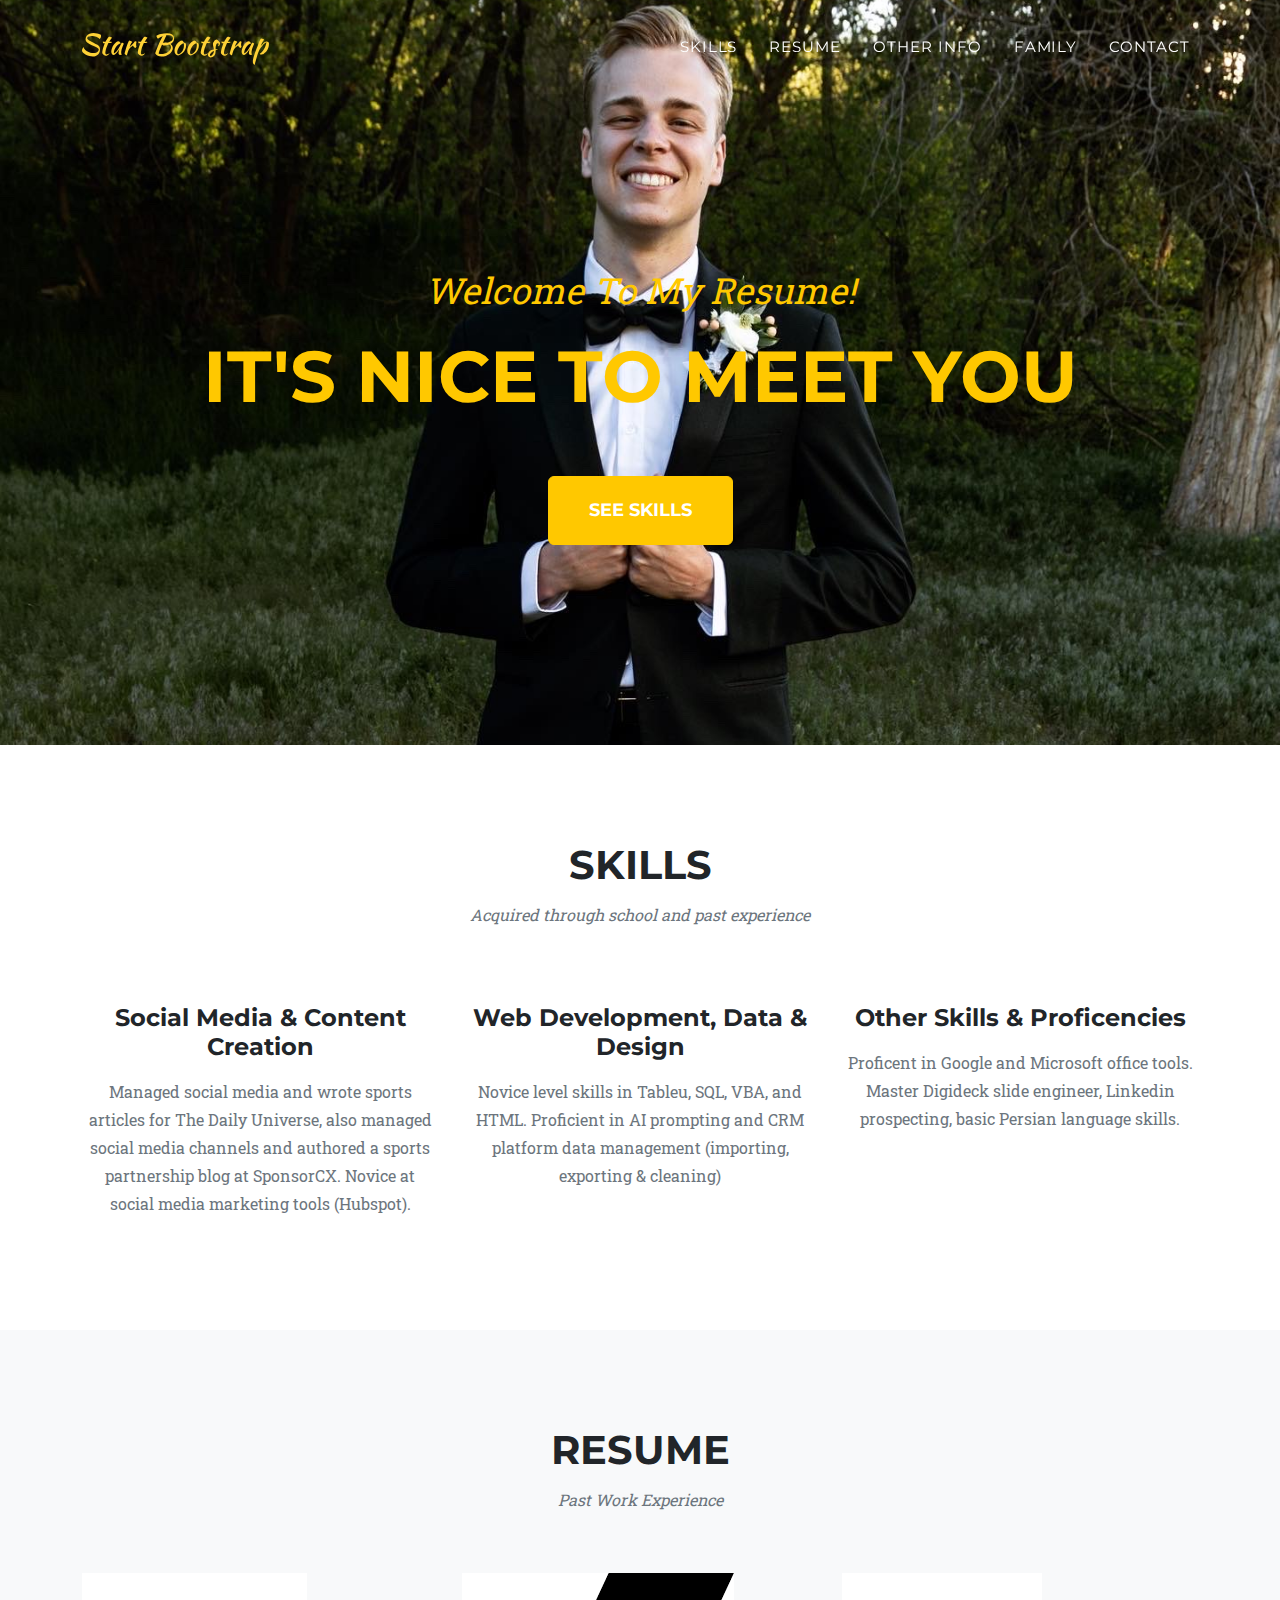
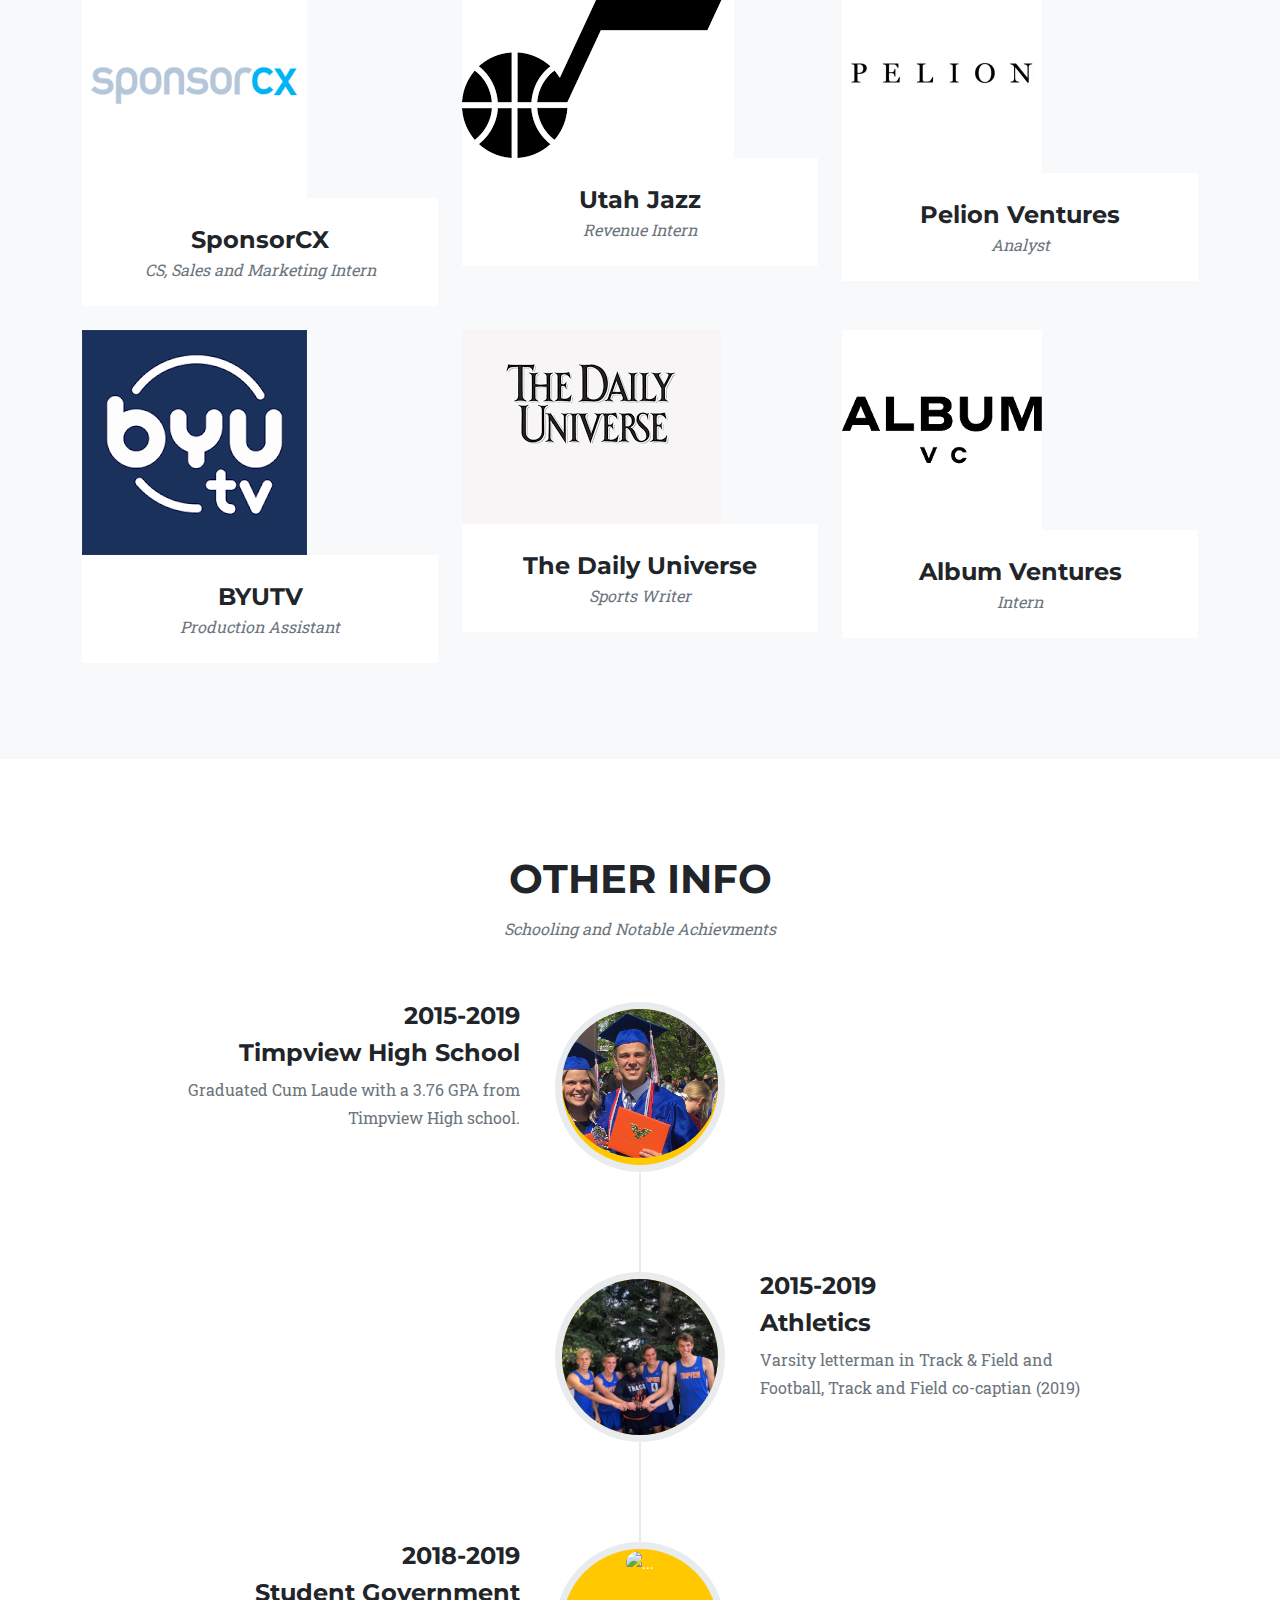
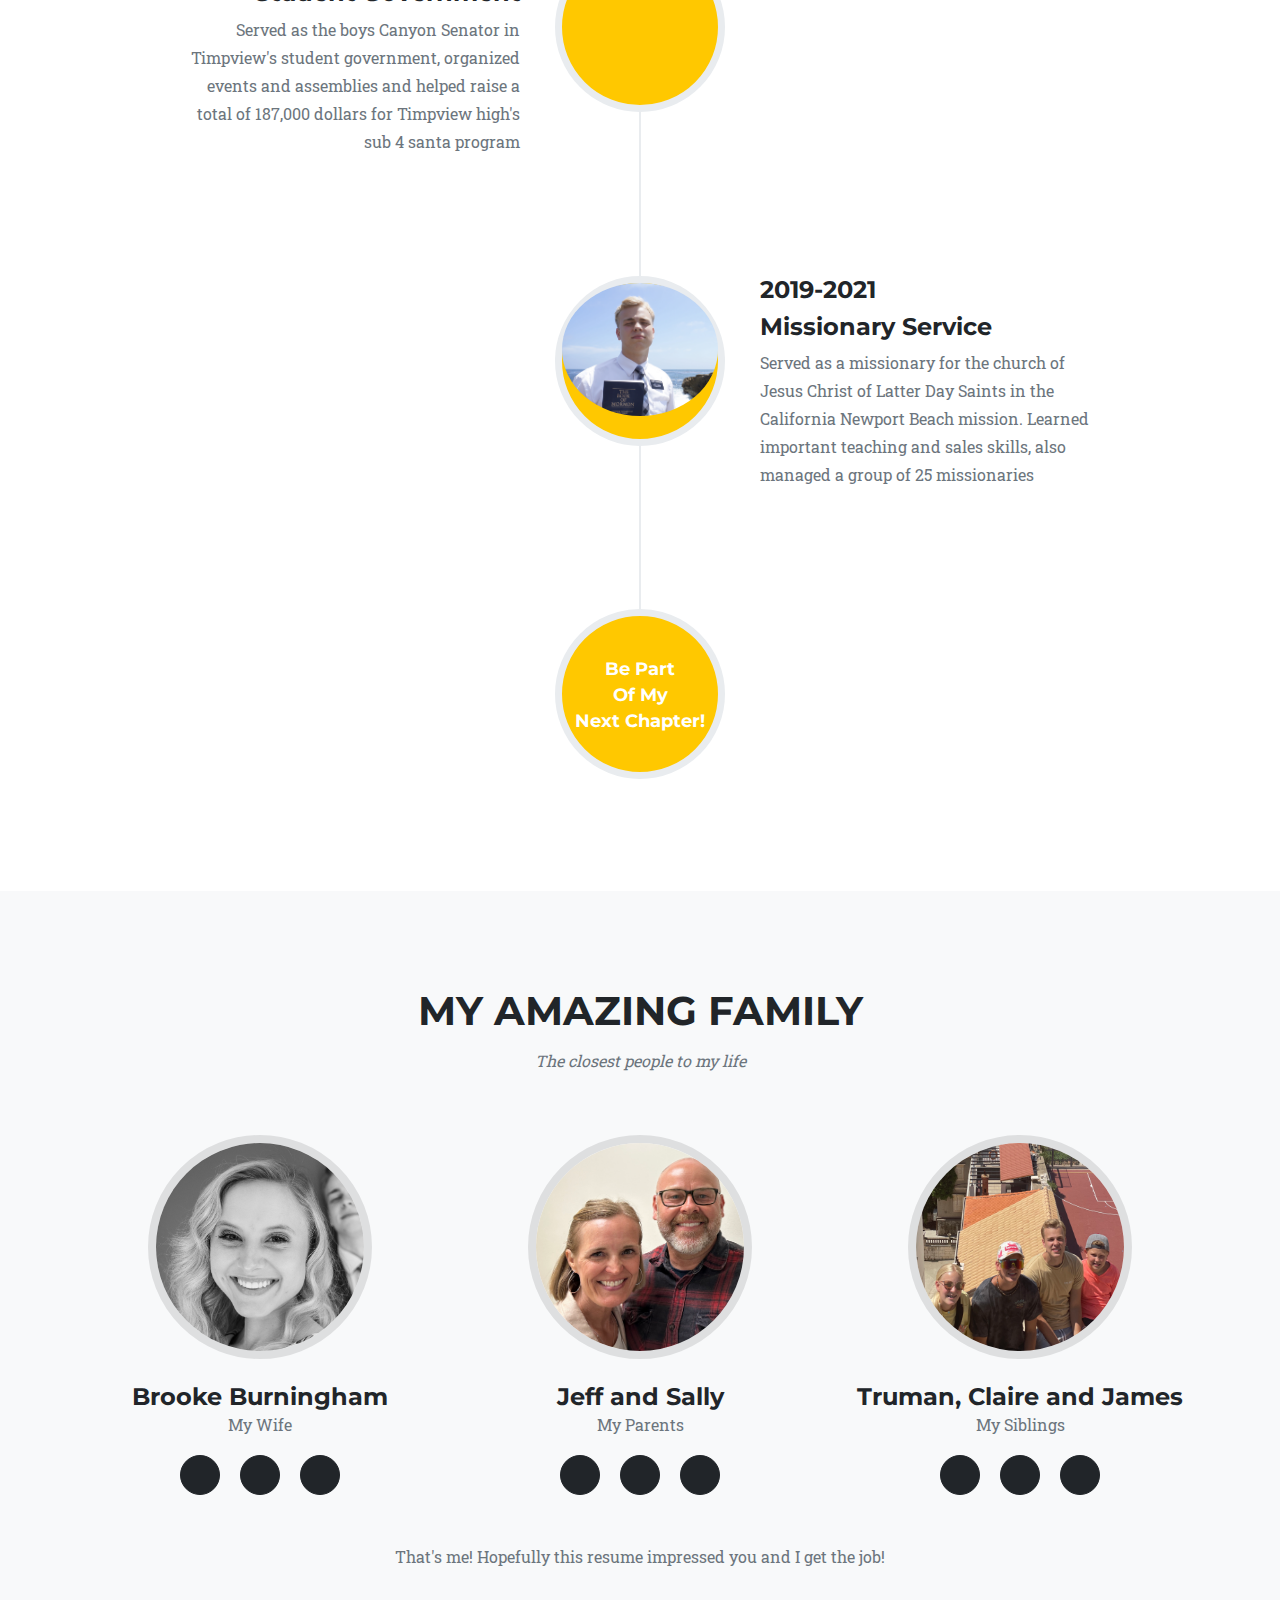
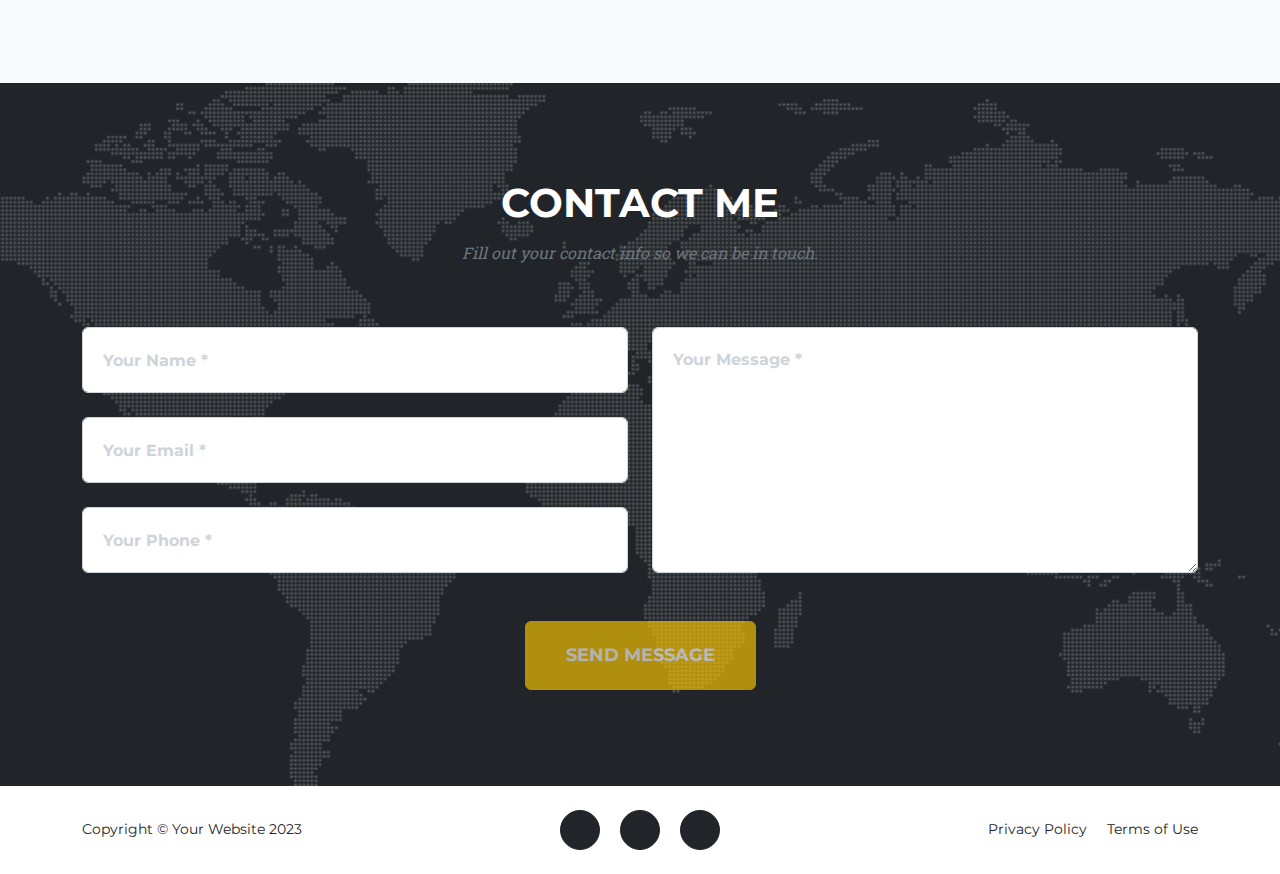
==== index.html @ 0c8aae0f "Add files via upload" ====
<!DOCTYPE html>
<html lang="en">
    <head>
        <meta charset="utf-8" />
        <meta name="viewport" content="width=device-width, initial-scale=1, shrink-to-fit=no" />
        <meta name="description" content="" />
        <meta name="author" content="" />
        <title>Dallin's Website</title>
        <!-- Favicon-->
        <link rel="icon" type="image/x-icon" href="assets/favicon.ico" />
        <!-- Font Awesome icons (free version)-->
        <script src="https://use.fontawesome.com/releases/v6.3.0/js/all.js" crossorigin="anonymous"></script>
        <!-- Google fonts-->
        <link href="https://fonts.googleapis.com/css?family=Montserrat:400,700" rel="stylesheet" type="text/css" />
        <link href="https://fonts.googleapis.com/css?family=Roboto+Slab:400,100,300,700" rel="stylesheet" type="text/css" />
        <!-- Core theme CSS (includes Bootstrap)-->
        <link href="css/styles.css" rel="stylesheet" />
        <link rel="stylesheet" href="css/mystyles.css">
    </head>
    <body id="page-top">
        <!-- Navigation-->
        <nav class="navbar navbar-expand-lg navbar-dark fixed-top" id="mainNav">
            <div class="container">
                <a class="navbar-brand" href="#page-top"><img src="assets/img/navbar-logo.svg" alt="..." /></a>
                <button class="navbar-toggler" type="button" data-bs-toggle="collapse" data-bs-target="#navbarResponsive" aria-controls="navbarResponsive" aria-expanded="false" aria-label="Toggle navigation">
                    Menu
                    <i class="fas fa-bars ms-1"></i>
                </button>
                <div class="collapse navbar-collapse" id="navbarResponsive">
                    <ul class="navbar-nav text-uppercase ms-auto py-4 py-lg-0">
                        <li class="nav-item"><a class="nav-link" href="#services">Skills</a></li>
                        <li class="nav-item"><a class="nav-link" href="#portfolio">Resume</a></li>
                        <li class="nav-item"><a class="nav-link" href="#about">Other Info</a></li>
                        <li class="nav-item"><a class="nav-link" href="#team">Family</a></li>
                        <li class="nav-item"><a class="nav-link" href="#contact">Contact</a></li>
                    </ul>
                </div>
            </div>
        </nav>
        <!-- Masthead-->
        <header class="masthead">
            <div class="container">
                <div class="masthead-subheading">Welcome To My Resume!</div>
                <div class="masthead-heading text-uppercase">It's Nice To Meet You</div>
                <a class="btn btn-primary btn-xl text-uppercase" href="#services">See Skills</a>
            </div>
        </header>
        <!-- Services-->
        <section class="page-section" id="services">
            <div class="container">
                <div class="text-center">
                    <h2 class="section-heading text-uppercase">Skills</h2>
                    <h3 class="section-subheading text-muted">Acquired through school and past experience</h3>
                </div>
                <div class="row text-center">
                    <div class="col-md-4">
                        <span class="fa-stack fa-4x">
                            <i class="fas fa-circle fa-stack-2x text-primary"></i>
                            <i class="fas fa-shopping-cart fa-stack-1x fa-inverse"></i>
                        </span>
                        <h4 class="my-3">Social Media & Content Creation</h4>
                        <p class="text-muted">Managed social media and wrote sports articles for The Daily Universe, also managed social media channels and authored a sports partnership blog at SponsorCX. Novice at social media marketing tools (Hubspot).</p>
                    </div>
                    <div class="col-md-4">
                        <span class="fa-stack fa-4x">
                            <i class="fas fa-circle fa-stack-2x text-primary"></i>
                            <i class="fas fa-laptop fa-stack-1x fa-inverse"></i>
                        </span>
                        <h4 class="my-3">Web Development, Data & Design</h4>
                        <p class="text-muted">Novice level skills in Tableu, SQL, VBA, and HTML. Proficient in AI prompting and CRM platform data management (importing, exporting & cleaning)</p>
                    </div>
                    <div class="col-md-4">
                        <span class="fa-stack fa-4x">
                            <i class="fas fa-circle fa-stack-2x text-primary"></i>
                            <i class="fas fa-lock fa-stack-1x fa-inverse"></i>
                        </span>
                        <h4 class="my-3">Other Skills & Proficencies</h4>
                        <p class="text-muted">Proficent in Google and Microsoft office tools. Master Digideck slide engineer, Linkedin prospecting, basic Persian language skills. </p>
                    </div>
                </div>
            </div>
        </section>
        <!-- Portfolio Grid-->
        <section class="page-section bg-light" id="portfolio">
            <div class="container">
                <div class="text-center">
                    <h2 class="section-heading text-uppercase">Resume</h2>
                    <h3 class="section-subheading text-muted">Past Work Experience</h3>
                </div>
                <div class="row">
                    <div class="col-lg-4 col-sm-6 mb-4">
                        <!-- Portfolio item 1-->
                        <div class="portfolio-item">
                            <a class="portfolio-link" data-bs-toggle="modal" href="#portfolioModal1">
                                <div class="portfolio-hover">
                                    <div class="portfolio-hover-content"><i class="fas fa-plus fa-3x"></i></div>
                                </div>
                                <img class="img-fluid" src="assets/img/portfolio/1.jpg" alt="..." />
                            </a>
                            <div class="portfolio-caption">
                                <div class="portfolio-caption-heading">SponsorCX</div>
                                <div class="portfolio-caption-subheading text-muted">CS, Sales and Marketing Intern</div>
                            </div>
                        </div>
                    </div>
                    <div class="col-lg-4 col-sm-6 mb-4">
                        <!-- Portfolio item 2-->
                        <div class="portfolio-item">
                            <a class="portfolio-link" data-bs-toggle="modal" href="#portfolioModal2">
                                <div class="portfolio-hover">
                                    <div class="portfolio-hover-content"><i class="fas fa-plus fa-3x"></i></div>
                                </div>
                                <img class="img-fluid" src="assets/img/portfolio/2.jpg" alt="..." />
                            </a>
                            <div class="portfolio-caption">
                                <div class="portfolio-caption-heading">Utah Jazz</div>
                                <div class="portfolio-caption-subheading text-muted">Revenue Intern</div>
                            </div>
                        </div>
                    </div>
                    <div class="col-lg-4 col-sm-6 mb-4">
                        <!-- Portfolio item 3-->
                        <div class="portfolio-item">
                            <a class="portfolio-link" data-bs-toggle="modal" href="#portfolioModal3">
                                <div class="portfolio-hover">
                                    <div class="portfolio-hover-content"><i class="fas fa-plus fa-3x"></i></div>
                                </div>
                                <img class="img-fluid" src="assets/img/portfolio/3.jpg" alt="..." />
                            </a>
                            <div class="portfolio-caption">
                                <div class="portfolio-caption-heading">Pelion Ventures</div>
                                <div class="portfolio-caption-subheading text-muted">Analyst</div>
                            </div>
                        </div>
                    </div>
                    <div class="col-lg-4 col-sm-6 mb-4 mb-lg-0">
                        <!-- Portfolio item 4-->
                        <div class="portfolio-item">
                            <a class="portfolio-link" data-bs-toggle="modal" href="#portfolioModal4">
                                <div class="portfolio-hover">
                                    <div class="portfolio-hover-content"><i class="fas fa-plus fa-3x"></i></div>
                                </div>
                                <img class="img-fluid" src="assets/img/portfolio/4.jpg" alt="..." />
                            </a>
                            <div class="portfolio-caption">
                                <div class="portfolio-caption-heading">BYUTV</div>
                                <div class="portfolio-caption-subheading text-muted">Production Assistant</div>
                            </div>
                        </div>
                    </div>
                    <div class="col-lg-4 col-sm-6 mb-4 mb-sm-0">
                        <!-- Portfolio item 5-->
                        <div class="portfolio-item">
                            <a class="portfolio-link" data-bs-toggle="modal" href="#portfolioModal5">
                                <div class="portfolio-hover">
                                    <div class="portfolio-hover-content"><i class="fas fa-plus fa-3x"></i></div>
                                </div>
                                <img class="img-fluid" src="assets/img/portfolio/5.jpg" alt="..." />
                            </a>
                            <div class="portfolio-caption">
                                <div class="portfolio-caption-heading">The Daily Universe</div>
                                <div class="portfolio-caption-subheading text-muted">Sports Writer</div>
                            </div>
                        </div>
                    </div>
                    <div class="col-lg-4 col-sm-6">
                        <!-- Portfolio item 6-->
                        <div class="portfolio-item">
                            <a class="portfolio-link" data-bs-toggle="modal" href="#portfolioModal6">
                                <div class="portfolio-hover">
                                    <div class="portfolio-hover-content"><i class="fas fa-plus fa-3x"></i></div>
                                </div>
                                <img class="img-fluid" src="assets/img/portfolio/6.jpg" alt="..." />
                            </a>
                            <div class="portfolio-caption">
                                <div class="portfolio-caption-heading">Album Ventures</div>
                                <div class="portfolio-caption-subheading text-muted">Intern</div>
                            </div>
                        </div>
                    </div>
                </div>
            </div>
        </section>
        <!-- About-->
        <section class="page-section" id="about">
            <div class="container">
                <div class="text-center">
                    <h2 class="section-heading text-uppercase">Other Info</h2>
                    <h3 class="section-subheading text-muted">Schooling and Notable Achievments</h3>
                </div>
                <ul class="timeline">
                    <li>
                        <div class="timeline-image"><img class="rounded-circle img-fluid" src="assets/img/about/1.jpg" alt="..." /></div>
                        <div class="timeline-panel">
                            <div class="timeline-heading">
                                <h4>2015-2019</h4>
                                <h4 class="subheading">Timpview High School</h4>
                            </div>
                            <div class="timeline-body"><p class="text-muted">Graduated Cum Laude with a 3.76 GPA from Timpview High school. </p></div>
                        </div>
                    </li>
                    <li class="timeline-inverted">
                        <div class="timeline-image"><img class="rounded-circle img-fluid" src="assets/img/about/2.jpg" alt="..." /></div>
                        <div class="timeline-panel">
                            <div class="timeline-heading">
                                <h4>2015-2019</h4>
                                <h4 class="subheading">Athletics</h4>
                            </div>
                            <div class="timeline-body"><p class="text-muted">Varsity letterman in Track & Field and Football, Track and Field co-captian (2019)</p></div>
                        </div>
                    </li>
                    <li>
                        <div class="timeline-image"><img class="rounded-circle img-fluid" src="assets/img/about/3.jpg" alt="..." /></div>
                        <div class="timeline-panel">
                            <div class="timeline-heading">
                                <h4>2018-2019</h4>
                                <h4 class="subheading">Student Government</h4>
                            </div>
                            <div class="timeline-body"><p class="text-muted">Served as the boys Canyon Senator in Timpview's student government, organized events and assemblies and helped raise a total of 187,000 dollars for Timpview high's sub 4 santa program</p></div>
                        </div>
                    </li>
                    <li class="timeline-inverted">
                        <div class="timeline-image"><img class="rounded-circle img-fluid" src="assets/img/about/4.jpg" alt="..." /></div>
                        <div class="timeline-panel">
                            <div class="timeline-heading">
                                <h4>2019-2021</h4>
                                <h4 class="subheading">Missionary Service</h4>
                            </div>
                            <div class="timeline-body"><p class="text-muted">Served as a missionary for the church of Jesus Christ of Latter Day Saints in the California Newport Beach mission. Learned important teaching and sales skills, also managed a group of 25 missionaries</p></div>
                        </div>
                    </li>
                    <li class="timeline-inverted">
                        <div class="timeline-image">
                            <h4>
                                Be Part
                                <br />
                                Of My
                                <br />
                                Next Chapter!
                            </h4>
                        </div>
                    </li>
                </ul>
            </div>
        </section>
        <!-- Team-->
        <section class="page-section bg-light" id="team">
            <div class="container">
                <div class="text-center">
                    <h2 class="section-heading text-uppercase">My Amazing Family</h2>
                    <h3 class="section-subheading text-muted">The closest people to my life</h3>
                </div>
                <div class="row">
                    <div class="col-lg-4">
                        <div class="team-member">
                            <img class="mx-auto rounded-circle" src="assets/img/team/1.jpg" alt="..." />
                            <h4>Brooke Burningham</h4>
                            <p class="text-muted">My Wife</p>
                            <a class="btn btn-dark btn-social mx-2" href="#!" aria-label="Parveen Anand Twitter Profile"><i class="fab fa-twitter"></i></a>
                            <a class="btn btn-dark btn-social mx-2" href="#!" aria-label="Parveen Anand Facebook Profile"><i class="fab fa-facebook-f"></i></a>
                            <a class="btn btn-dark btn-social mx-2" href="#!" aria-label="Parveen Anand LinkedIn Profile"><i class="fab fa-linkedin-in"></i></a>
                        </div>
                    </div>
                    <div class="col-lg-4">
                        <div class="team-member">
                            <img class="mx-auto rounded-circle" src="assets/img/team/2.jpg" alt="..." />
                            <h4>Jeff and Sally</h4>
                            <p class="text-muted">My Parents</p>
                            <a class="btn btn-dark btn-social mx-2" href="#!" aria-label="Diana Petersen Twitter Profile"><i class="fab fa-twitter"></i></a>
                            <a class="btn btn-dark btn-social mx-2" href="#!" aria-label="Diana Petersen Facebook Profile"><i class="fab fa-facebook-f"></i></a>
                            <a class="btn btn-dark btn-social mx-2" href="#!" aria-label="Diana Petersen LinkedIn Profile"><i class="fab fa-linkedin-in"></i></a>
                        </div>
                    </div>
                    <div class="col-lg-4">
                        <div class="team-member">
                            <img class="mx-auto rounded-circle" src="assets/img/team/3.jpg" alt="..." />
                            <h4>Truman, Claire and James</h4>
                            <p class="text-muted">My Siblings</p>
                            <a class="btn btn-dark btn-social mx-2" href="#!" aria-label="Larry Parker Twitter Profile"><i class="fab fa-twitter"></i></a>
                            <a class="btn btn-dark btn-social mx-2" href="#!" aria-label="Larry Parker Facebook Profile"><i class="fab fa-facebook-f"></i></a>
                            <a class="btn btn-dark btn-social mx-2" href="#!" aria-label="Larry Parker LinkedIn Profile"><i class="fab fa-linkedin-in"></i></a>
                        </div>
                    </div>
                </div>
                <div class="row">
                    <div class="col-lg-8 mx-auto text-center"><p class="large text-muted">That's me! Hopefully this resume impressed you and I get the job!</p></div>
                </div>
            </div>
        </section>
        <!-- Clients-->
        <!-- Contact-->
        <section class="page-section" id="contact">
            <div class="container">
                <div class="text-center">
                    <h2 class="section-heading text-uppercase">Contact me</h2>
                    <h3 class="section-subheading text-muted">Fill out your contact info so we can be in touch.</h3>
                </div>
                <!-- * * * * * * * * * * * * * * *-->
                <!-- * * SB Forms Contact Form * *-->
                <!-- * * * * * * * * * * * * * * *-->
                <!-- This form is pre-integrated with SB Forms.-->
                <!-- To make this form functional, sign up at-->
                <!-- https://startbootstrap.com/solution/contact-forms-->
                <!-- to get an API token!-->
                <form id="contactForm" data-sb-form-api-token="API_TOKEN">
                    <div class="row align-items-stretch mb-5">
                        <div class="col-md-6">
                            <div class="form-group">
                                <!-- Name input-->
                                <input class="form-control" id="name" type="text" placeholder="Your Name *" data-sb-validations="required" />
                                <div class="invalid-feedback" data-sb-feedback="name:required">A name is required.</div>
                            </div>
                            <div class="form-group">
                                <!-- Email address input-->
                                <input class="form-control" id="email" type="email" placeholder="Your Email *" data-sb-validations="required,email" />
                                <div class="invalid-feedback" data-sb-feedback="email:required">An email is required.</div>
                                <div class="invalid-feedback" data-sb-feedback="email:email">Email is not valid.</div>
                            </div>
                            <div class="form-group mb-md-0">
                                <!-- Phone number input-->
                                <input class="form-control" id="phone" type="tel" placeholder="Your Phone *" data-sb-validations="required" />
                                <div class="invalid-feedback" data-sb-feedback="phone:required">A phone number is required.</div>
                            </div>
                        </div>
                        <div class="col-md-6">
                            <div class="form-group form-group-textarea mb-md-0">
                                <!-- Message input-->
                                <textarea class="form-control" id="message" placeholder="Your Message *" data-sb-validations="required"></textarea>
                                <div class="invalid-feedback" data-sb-feedback="message:required">A message is required.</div>
                            </div>
                        </div>
                    </div>
                    <!-- Submit success message-->
                    <!---->
                    <!-- This is what your users will see when the form-->
                    <!-- has successfully submitted-->
                    <div class="d-none" id="submitSuccessMessage">
                        <div class="text-center text-white mb-3">
                            <div class="fw-bolder">Form submission successful!</div>
                            To activate this form, sign up at
                            <br />
                            <a href="https://startbootstrap.com/solution/contact-forms">https://startbootstrap.com/solution/contact-forms</a>
                        </div>
                    </div>
                    <!-- Submit error message-->
                    <!---->
                    <!-- This is what your users will see when there is-->
                    <!-- an error submitting the form-->
                    <div class="d-none" id="submitErrorMessage"><div class="text-center text-danger mb-3">Error sending message!</div></div>
                    <!-- Submit Button-->
                    <div class="text-center"><button class="btn btn-primary btn-xl text-uppercase disabled" id="submitButton" type="submit">Send Message</button></div>
                </form>
            </div>
        </section>
        <!-- Footer-->
        <footer class="footer py-4">
            <div class="container">
                <div class="row align-items-center">
                    <div class="col-lg-4 text-lg-start">Copyright &copy; Your Website 2023</div>
                    <div class="col-lg-4 my-3 my-lg-0">
                        <a class="btn btn-dark btn-social mx-2" href="#!" aria-label="Twitter"><i class="fab fa-twitter"></i></a>
                        <a class="btn btn-dark btn-social mx-2" href="#!" aria-label="Facebook"><i class="fab fa-facebook-f"></i></a>
                        <a class="btn btn-dark btn-social mx-2" href="#!" aria-label="LinkedIn"><i class="fab fa-linkedin-in"></i></a>
                    </div>
                    <div class="col-lg-4 text-lg-end">
                        <a class="link-dark text-decoration-none me-3" href="#!">Privacy Policy</a>
                        <a class="link-dark text-decoration-none" href="#!">Terms of Use</a>
                    </div>
                </div>
            </div>
        </footer>
        <!-- Portfolio Modals-->
        <!-- Portfolio item 1 modal popup-->
        <div class="portfolio-modal modal fade" id="portfolioModal1" tabindex="-1" role="dialog" aria-hidden="true">
            <div class="modal-dialog">
                <div class="modal-content">
                    <div class="close-modal" data-bs-dismiss="modal"><img src="assets/img/close-icon.svg" alt="Close modal" /></div>
                    <div class="container">
                        <div class="row justify-content-center">
                            <div class="col-lg-8">
                                <div class="modal-body">
                                    <!-- Project details-->
                                    <h2 class="text-uppercase">SponsorCX</h2>
                                    <p class="item-intro text-muted">Sports Partnership CRM</p>
                                    <img class="img-fluid d-block mx-auto" src="assets/img/portfolio/1.jpg" alt="..." />
                                    <p>SponsorCX is a sports partnership CRM that I was able to work for, and the company helped me get a feel for how tech startups are run. I was able to work on the Marketing, Sales, and Customer Sucess teams, building digideck presentations, importing customer data, and managing social media.</p>
                                    <ul class="list-inline">
                                        <li>
                                            <strong>Duration:</strong>
                                            Febuary 2023-Present
                                        </li>
                                        <li>
                                            <strong>Industry:</strong>
                                            Tech
                                        </li>
                                    </ul>
                                    <button class="btn btn-primary btn-xl text-uppercase" data-bs-dismiss="modal" type="button">
                                        <i class="fas fa-xmark me-1"></i>
                                        Close
                                    </button>
                                </div>
                            </div>
                        </div>
                    </div>
                </div>
            </div>
        </div>
        <!-- Portfolio item 2 modal popup-->
        <div class="portfolio-modal modal fade" id="portfolioModal2" tabindex="-1" role="dialog" aria-hidden="true">
            <div class="modal-dialog">
                <div class="modal-content">
                    <div class="close-modal" data-bs-dismiss="modal"><img src="assets/img/close-icon.svg" alt="Close modal" /></div>
                    <div class="container">
                        <div class="row justify-content-center">
                            <div class="col-lg-8">
                                <div class="modal-body">
                                    <!-- Project details-->
                                    <h2 class="text-uppercase">The Utah Jazz</h2>
                                    <p class="item-intro text-muted">A professional sports team.</p>
                                    <img class="img-fluid d-block mx-auto" src="assets/img/portfolio/2.jpg" alt="..." />
                                    <p>The Jazz are not only Utah's only amjor league pro sports franchise, they're also one of the biggest media brands in Utah. While there I worked closly with their business development and corporate partnerships teams, helping manage customer relationships and pitch potential partners.</p>
                                    <ul class="list-inline">
                                        <li>
                                            <strong>Duration:</strong>
                                            June 2022-August 2022
                                        </li>
                                        <li>
                                            <strong>Industry:</strong>
                                            Sports
                                        </li>
                                    </ul>
                                    <button class="btn btn-primary btn-xl text-uppercase" data-bs-dismiss="modal" type="button">
                                        <i class="fas fa-xmark me-1"></i>
                                        Close
                                    </button>
                                </div>
                            </div>
                        </div>
                    </div>
                </div>
            </div>
        </div>
        <!-- Portfolio item 3 modal popup-->
        <div class="portfolio-modal modal fade" id="portfolioModal3" tabindex="-1" role="dialog" aria-hidden="true">
            <div class="modal-dialog">
                <div class="modal-content">
                    <div class="close-modal" data-bs-dismiss="modal"><img src="assets/img/close-icon.svg" alt="Close modal" /></div>
                    <div class="container">
                        <div class="row justify-content-center">
                            <div class="col-lg-8">
                                <div class="modal-body">
                                    <!-- Project details-->
                                    <h2 class="text-uppercase">Pelion Ventures</h2>
                                    <p class="item-intro text-muted">Venture Capital</p>
                                    <img class="img-fluid d-block mx-auto" src="assets/img/portfolio/3.jpg" alt="..." />
                                    <p>Pelion Venture Capital is one of the premier VC firms in Utah, the oldest and one of the largest. As an analyst there, I worked on sourceing deals and putting together detailed spreadsheets to streamline processes.</p>
                                    <ul class="list-inline">
                                        <li>
                                            <strong>Duration:</strong>
                                            April 2022-June 2022
                                        </li>
                                        <li>
                                            <strong>Industry</strong>
                                            Venture Capital
                                        </li>
                                    </ul>
                                    <button class="btn btn-primary btn-xl text-uppercase" data-bs-dismiss="modal" type="button">
                                        <i class="fas fa-xmark me-1"></i>
                                        Close
                                    </button>
                                </div>
                            </div>
                        </div>
                    </div>
                </div>
            </div>
        </div>
        <!-- Portfolio item 4 modal popup-->
        <div class="portfolio-modal modal fade" id="portfolioModal4" tabindex="-1" role="dialog" aria-hidden="true">
            <div class="modal-dialog">
                <div class="modal-content">
                    <div class="close-modal" data-bs-dismiss="modal"><img src="assets/img/close-icon.svg" alt="Close modal" /></div>
                    <div class="container">
                        <div class="row justify-content-center">
                            <div class="col-lg-8">
                                <div class="modal-body">
                                    <!-- Project details-->
                                    <h2 class="text-uppercase">BYU TV</h2>
                                    <p class="item-intro text-muted">Media Company</p>
                                    <img class="img-fluid d-block mx-auto" src="assets/img/portfolio/4.jpg" alt="..." />
                                    <p>BYUTV is a national television network, I specialized in helping produce their sports content. This included helping set up and take down equipmnet at games, producing the morning show BYU sports nation as well as other shows. Developed high video editing proficency in adobe premier.</p>
                                    <ul class="list-inline">
                                        <li>
                                            <strong>Duration</strong>
                                            August 2022-Febuary 2023
                                        </li>
                                        <li>
                                            <strong>Industry</strong>
                                            Sports Media
                                        </li>
                                    </ul>
                                    <button class="btn btn-primary btn-xl text-uppercase" data-bs-dismiss="modal" type="button">
                                        <i class="fas fa-xmark me-1"></i>
                                        Close
                                    </button>
                                </div>
                            </div>
                        </div>
                    </div>
                </div>
            </div>
        </div>
        <!-- Portfolio item 5 modal popup-->
        <div class="portfolio-modal modal fade" id="portfolioModal5" tabindex="-1" role="dialog" aria-hidden="true">
            <div class="modal-dialog">
                <div class="modal-content">
                    <div class="close-modal" data-bs-dismiss="modal"><img src="assets/img/close-icon.svg" alt="Close modal" /></div>
                    <div class="container">
                        <div class="row justify-content-center">
                            <div class="col-lg-8">
                                <div class="modal-body">
                                    <!-- Project details-->
                                    <h2 class="text-uppercase">The Daily Universe</h2>
                                    <p class="item-intro text-muted">BYU school newspaper</p>
                                    <img class="img-fluid d-block mx-auto" src="assets/img/portfolio/5.jpg" alt="..." />
                                    <p>I worked as a sports writer for The Daily Universe, BYU's on campus news source. I wrote articles covering Men's basketball, Men's volleyball, Women's Soccer and track and field. Gained camera operation experience, and experience using wordpress to create and publish pieces.</p>
                                    <ul class="list-inline">
                                        <li>
                                            <strong>Duration:</strong>
                                            November 2021-April 2022
                                        </li>
                                        <li>
                                            <strong>Industry:</strong>
                                            Sports Media
                                        </li>
                                    </ul>
                                    <button class="btn btn-primary btn-xl text-uppercase" data-bs-dismiss="modal" type="button">
                                        <i class="fas fa-xmark me-1"></i>
                                        Close
                                    </button>
                                </div>
                            </div>
                        </div>
                    </div>
                </div>
            </div>
        </div>
        <!-- Portfolio item 6 modal popup-->
        <div class="portfolio-modal modal fade" id="portfolioModal6" tabindex="-1" role="dialog" aria-hidden="true">
            <div class="modal-dialog">
                <div class="modal-content">
                    <div class="close-modal" data-bs-dismiss="modal"><img src="assets/img/close-icon.svg" alt="Close modal" /></div>
                    <div class="container">
                        <div class="row justify-content-center">
                            <div class="col-lg-8">
                                <div class="modal-body">
                                    <!-- Project details-->
                                    <h2 class="text-uppercase">Album Ventures</h2>
                                    <p class="item-intro text-muted">Venture Capital</p>
                                    <img class="img-fluid d-block mx-auto" src="assets/img/portfolio/6.jpg" alt="..." />
                                    <p>Albun VC is another Venture Cpaital firm here in the state of Utah, formerly known as Peak Ventures. I gained my first exposure to VC there, and worked on projects organizing student events on college campuses, sending communications to investors and the local communitty, as well as aiding ivestment decision making.</p>
                                    <ul class="list-inline">
                                        <li>
                                            <strong>Duration:</strong>
                                            2016-2018
                                        </li>
                                        <li>
                                            <strong>Industry:</strong>
                                            Venture Capital
                                        </li>
                                    </ul>
                                    <button class="btn btn-primary btn-xl text-uppercase" data-bs-dismiss="modal" type="button">
                                        <i class="fas fa-xmark me-1"></i>
                                        Close
                                    </button>
                                </div>
                            </div>
                        </div>
                    </div>
                </div>
            </div>
        </div>
        <!-- Bootstrap core JS-->
        <script src="https://cdn.jsdelivr.net/npm/bootstrap@5.2.3/dist/js/bootstrap.bundle.min.js"></script>
        <!-- Core theme JS-->
        <script src="js/scripts.js"></script>
        <!-- * * * * * * * * * * * * * * * * * * * * * * * * * * * * * * * * * * * * * * * *-->
        <!-- * *                               SB Forms JS                               * *-->
        <!-- * * Activate your form at https://startbootstrap.com/solution/contact-forms * *-->
        <!-- * * * * * * * * * * * * * * * * * * * * * * * * * * * * * * * * * * * * * * * *-->
        <script src="https://cdn.startbootstrap.com/sb-forms-latest.js"></script>
    </body>
</html>
---- css/mystyles.css ----
.masthead{
    color: #ffc800!important; 
}
h1{
    color: brown;
}
h2{
    font-size: smaller;
}
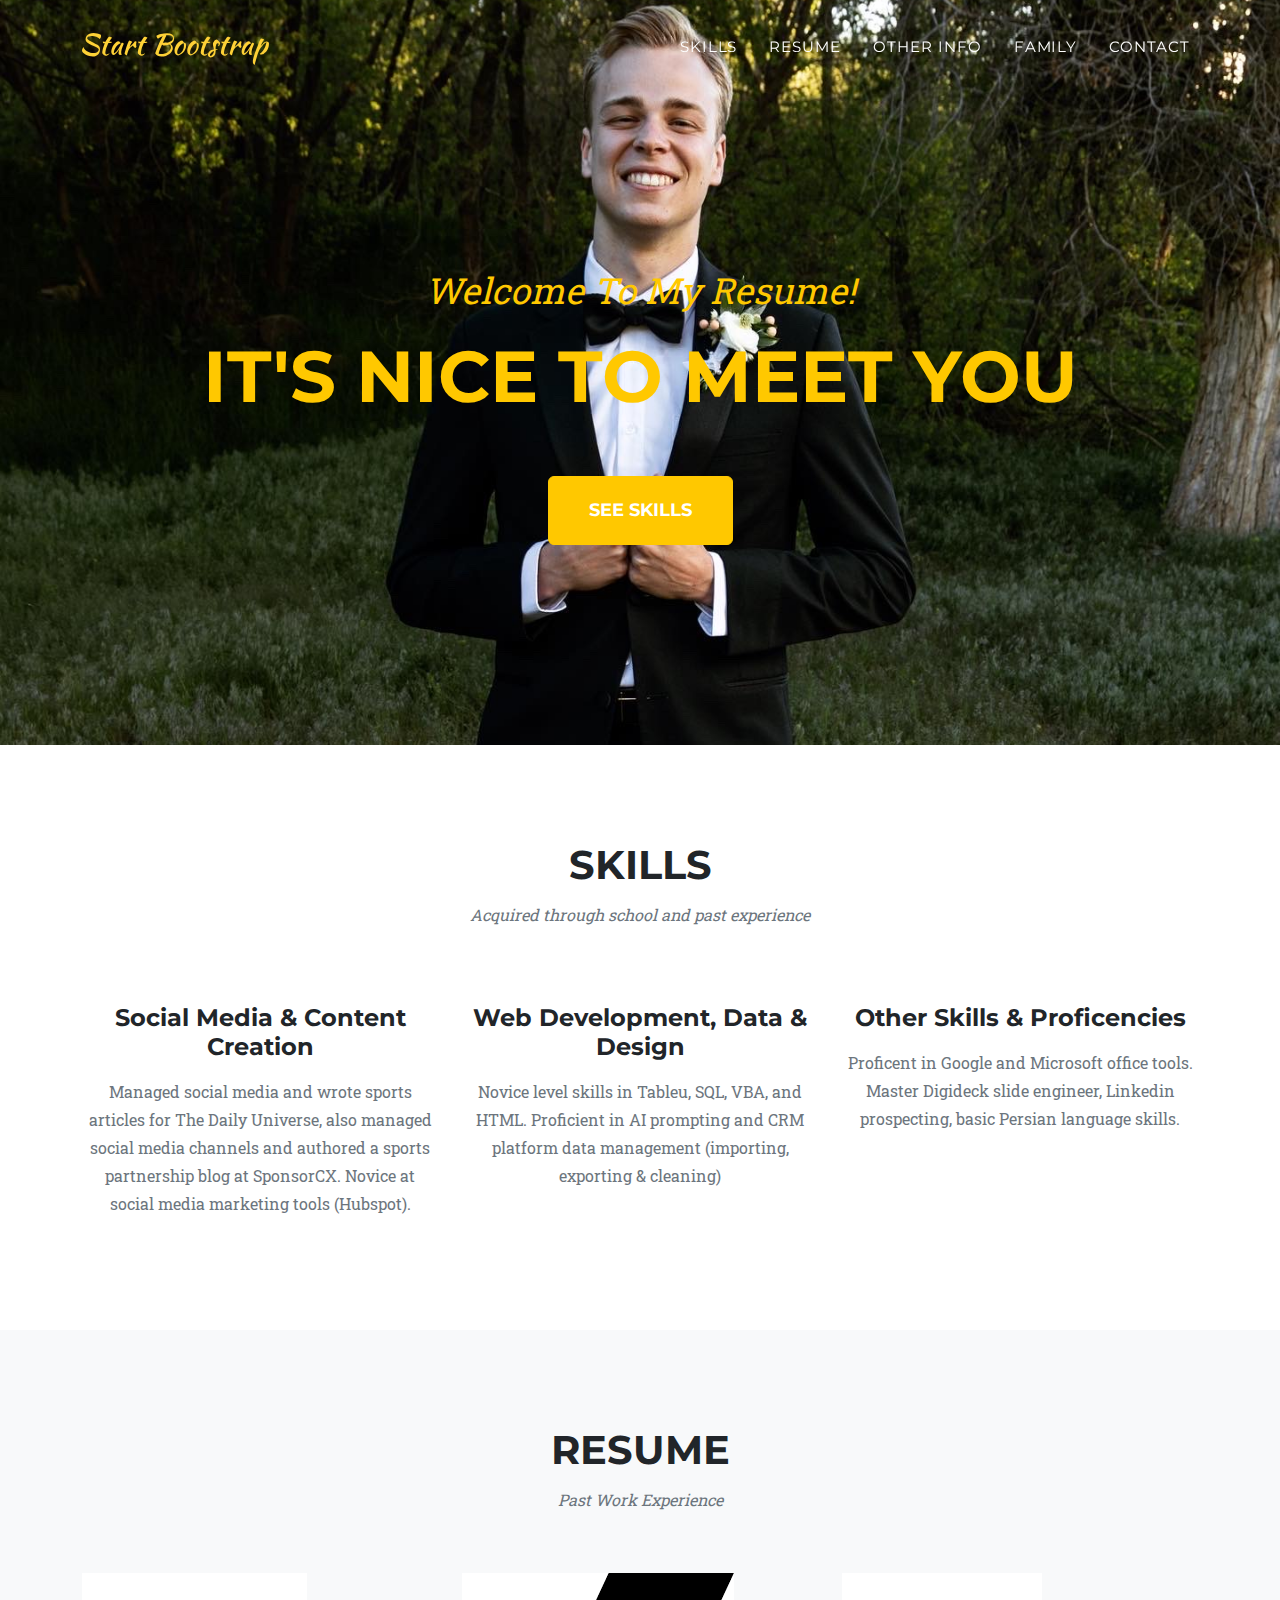
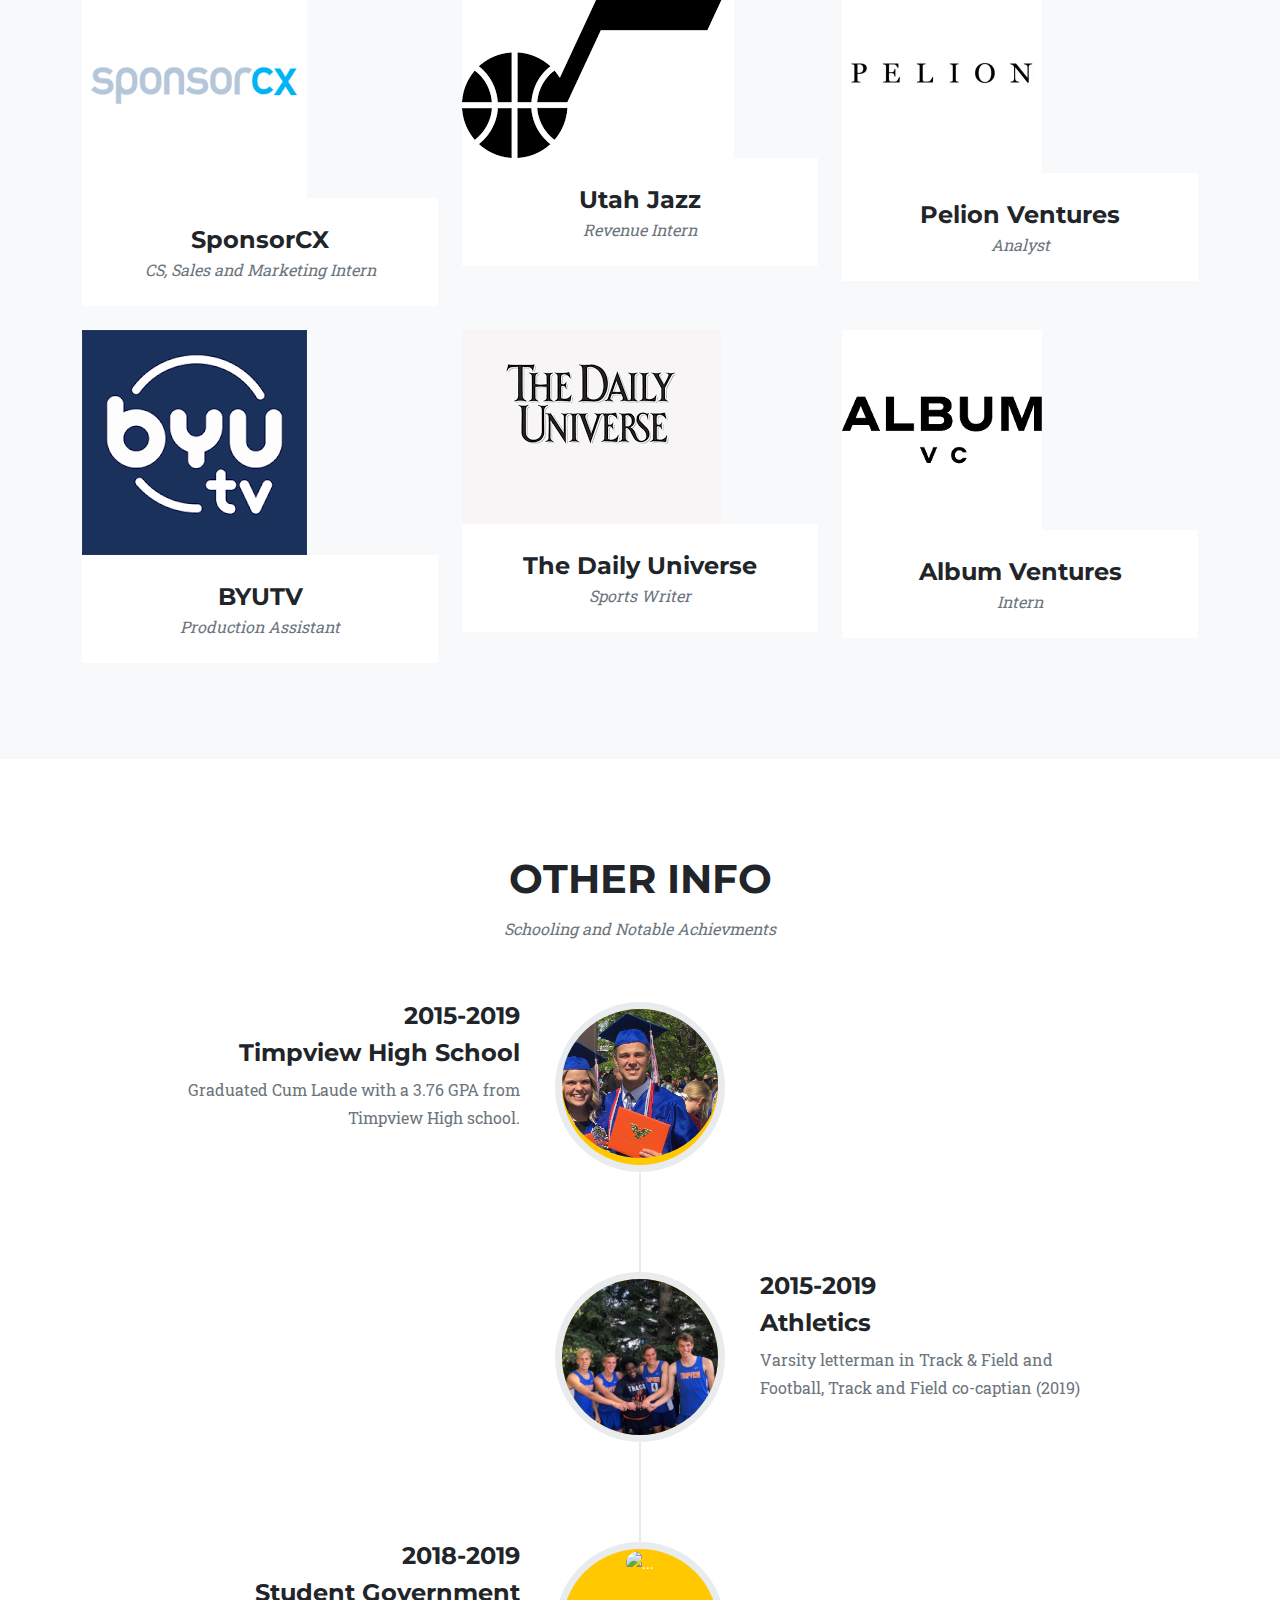
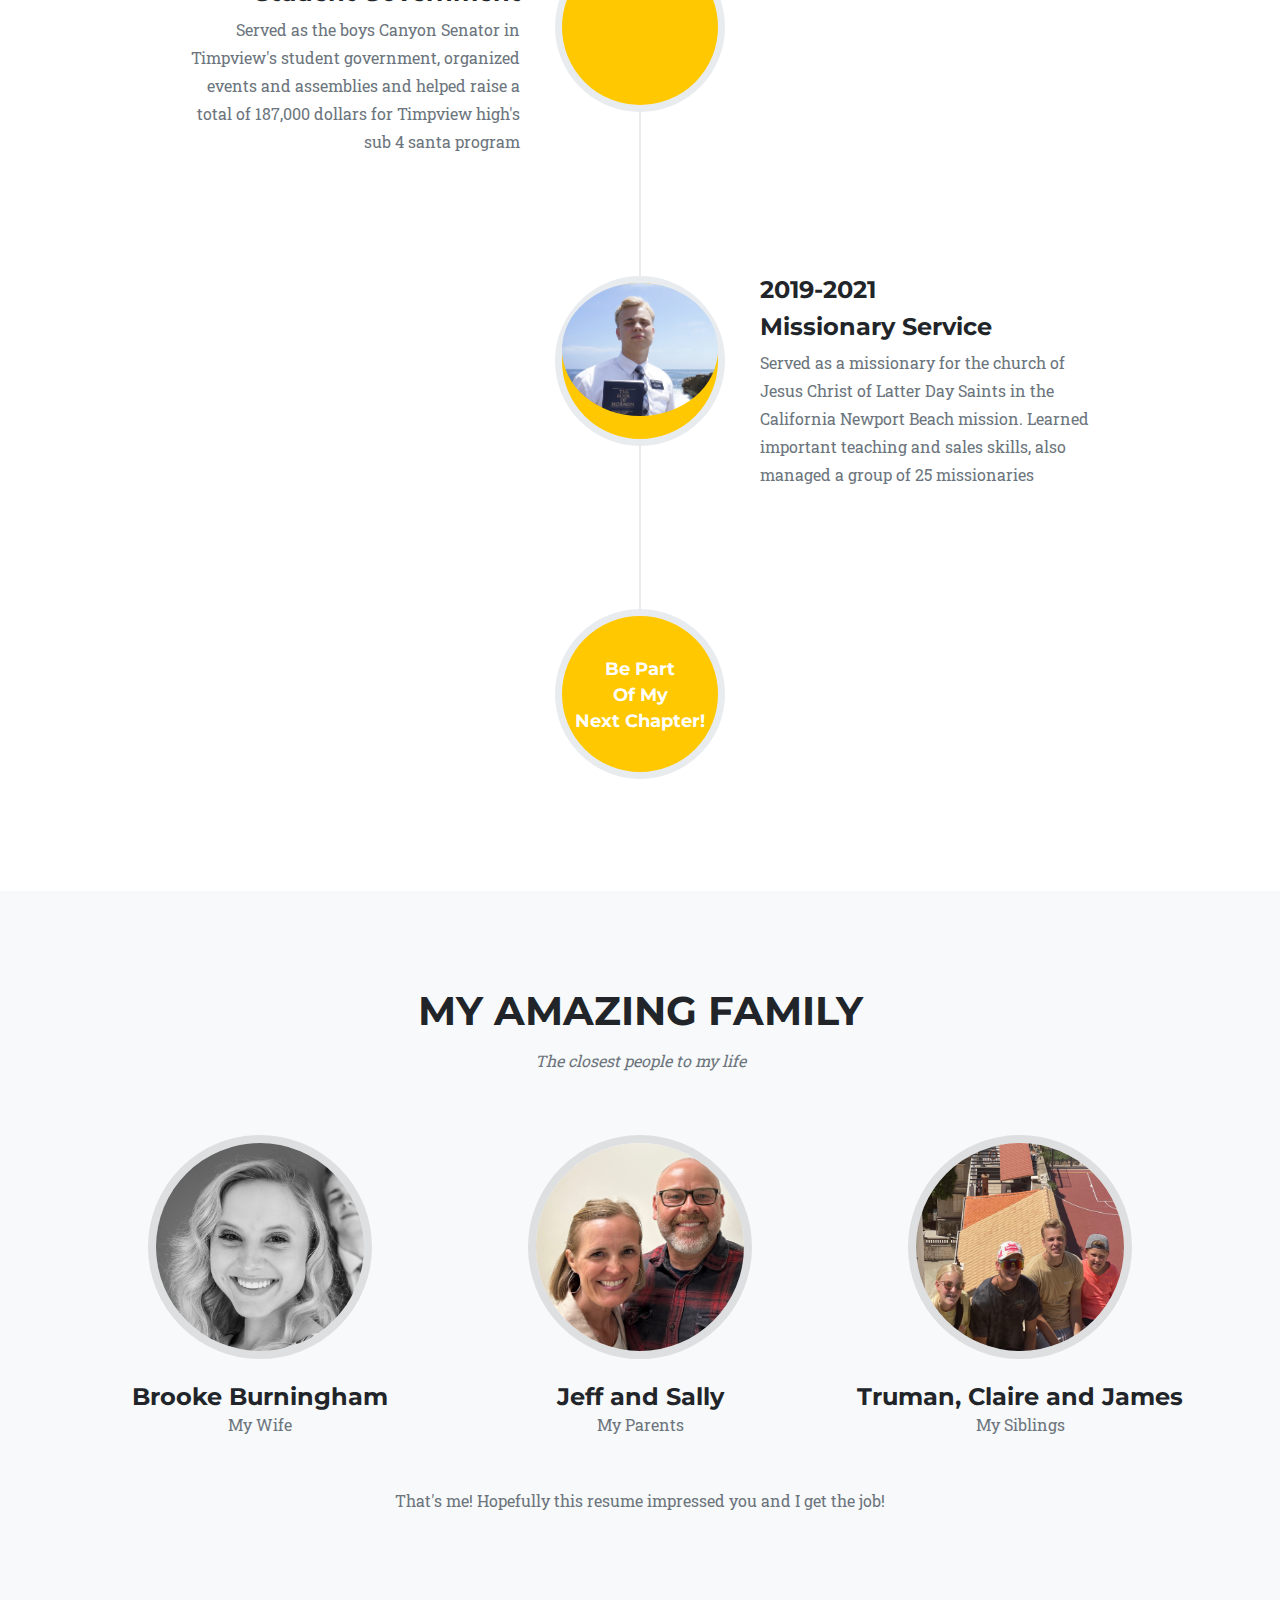
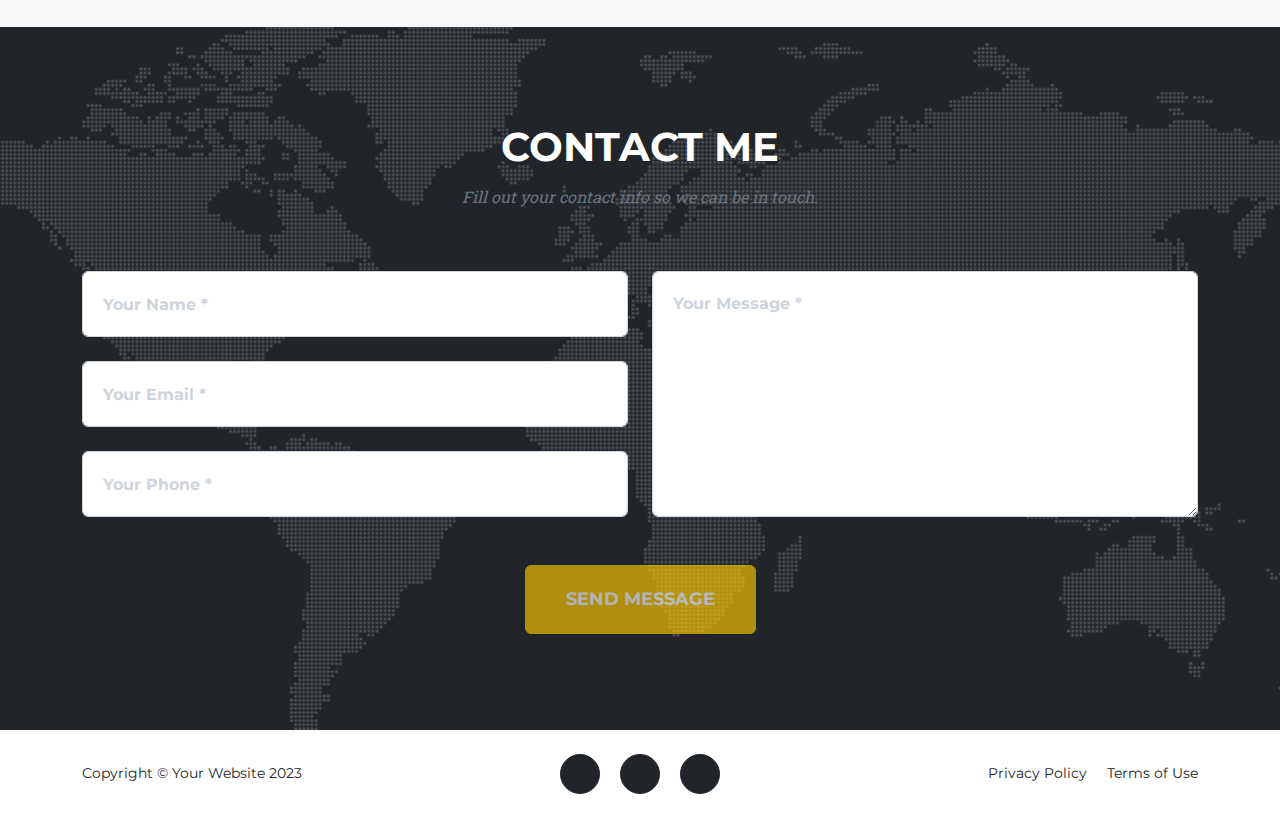
==== commit 4fa3191d: "Add files via upload" ====
--- a/index.html
+++ b/index.html
@@ -256,9 +256,6 @@
                             <img class="mx-auto rounded-circle" src="assets/img/team/1.jpg" alt="..." />
                             <h4>Brooke Burningham</h4>
                             <p class="text-muted">My Wife</p>
-                            <a class="btn btn-dark btn-social mx-2" href="#!" aria-label="Parveen Anand Twitter Profile"><i class="fab fa-twitter"></i></a>
-                            <a class="btn btn-dark btn-social mx-2" href="#!" aria-label="Parveen Anand Facebook Profile"><i class="fab fa-facebook-f"></i></a>
-                            <a class="btn btn-dark btn-social mx-2" href="#!" aria-label="Parveen Anand LinkedIn Profile"><i class="fab fa-linkedin-in"></i></a>
                         </div>
                     </div>
                     <div class="col-lg-4">
@@ -266,9 +263,6 @@
                             <img class="mx-auto rounded-circle" src="assets/img/team/2.jpg" alt="..." />
                             <h4>Jeff and Sally</h4>
                             <p class="text-muted">My Parents</p>
-                            <a class="btn btn-dark btn-social mx-2" href="#!" aria-label="Diana Petersen Twitter Profile"><i class="fab fa-twitter"></i></a>
-                            <a class="btn btn-dark btn-social mx-2" href="#!" aria-label="Diana Petersen Facebook Profile"><i class="fab fa-facebook-f"></i></a>
-                            <a class="btn btn-dark btn-social mx-2" href="#!" aria-label="Diana Petersen LinkedIn Profile"><i class="fab fa-linkedin-in"></i></a>
                         </div>
                     </div>
                     <div class="col-lg-4">
@@ -276,9 +270,6 @@
                             <img class="mx-auto rounded-circle" src="assets/img/team/3.jpg" alt="..." />
                             <h4>Truman, Claire and James</h4>
                             <p class="text-muted">My Siblings</p>
-                            <a class="btn btn-dark btn-social mx-2" href="#!" aria-label="Larry Parker Twitter Profile"><i class="fab fa-twitter"></i></a>
-                            <a class="btn btn-dark btn-social mx-2" href="#!" aria-label="Larry Parker Facebook Profile"><i class="fab fa-facebook-f"></i></a>
-                            <a class="btn btn-dark btn-social mx-2" href="#!" aria-label="Larry Parker LinkedIn Profile"><i class="fab fa-linkedin-in"></i></a>
                         </div>
                     </div>
                 </div>
